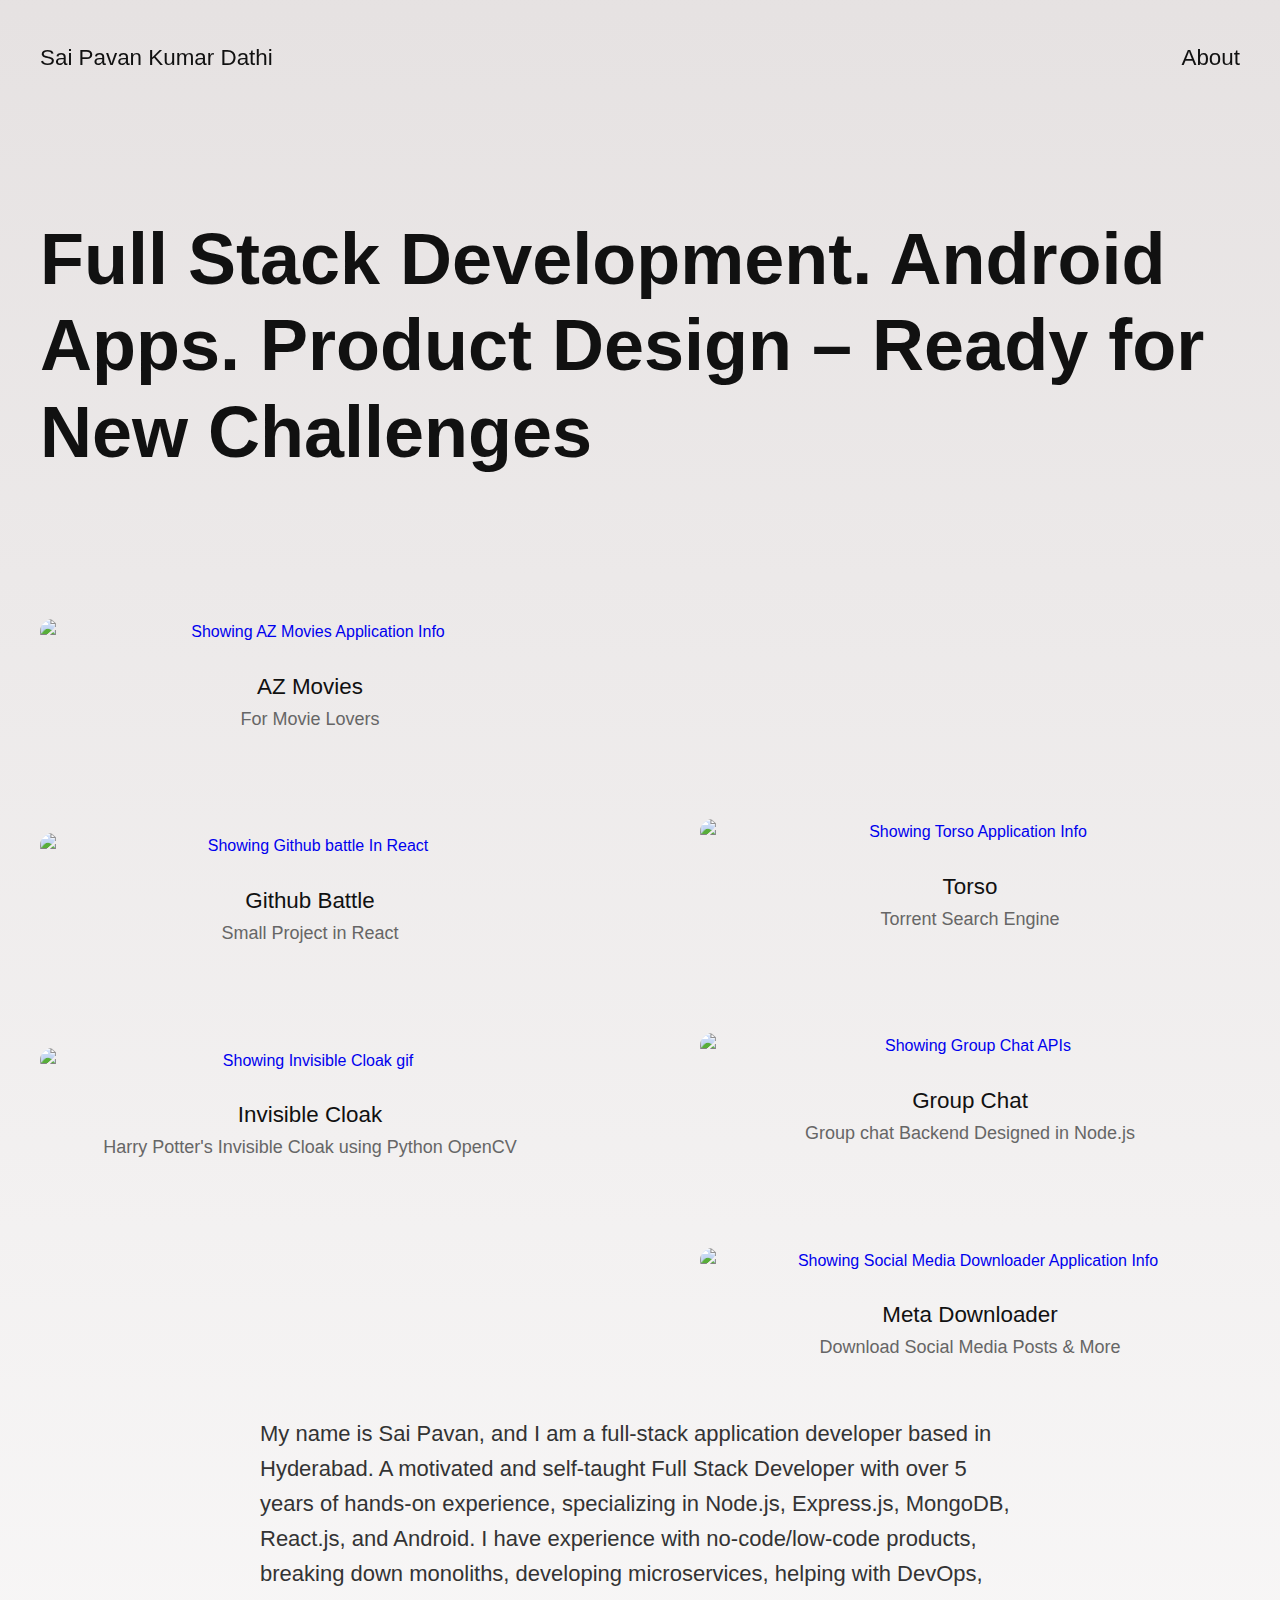
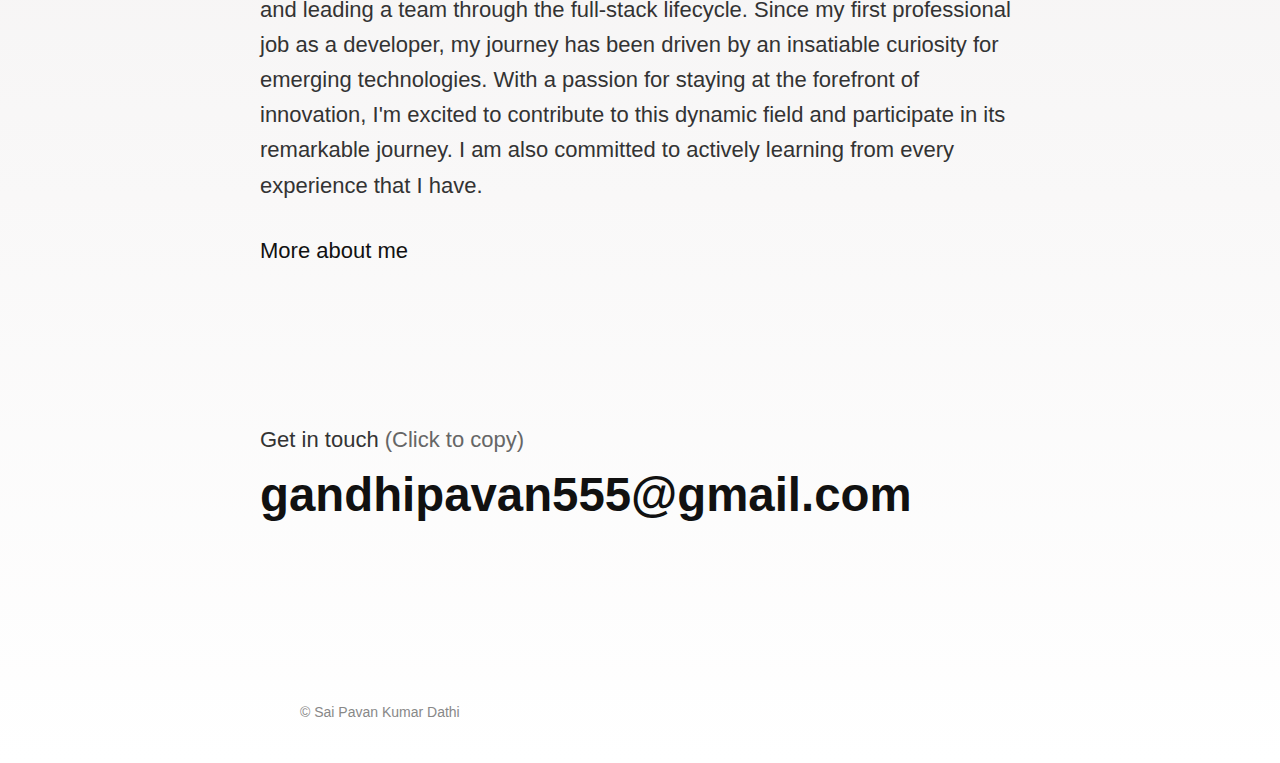
==== index.html @ 63c66e0b "portfolio website" ====
<!doctype html>
<html lang="en">

<head>
  <meta charset="utf-8">
  <meta name="viewport" content="width=device-width, initial-scale=1">

  <title>Sai Pavan Kumar Dathi</title>
  <link rel="stylesheet" href="css/style.css">

  <meta name="title" content="Sai Pavan Kumar Dathi - FullStackApplicationDeveloper">
  <meta name="author" content="Sai Pavan Kumar Dathi">
  <meta name="description" content="Full Stack Application Developer with 5+ years of hands-on experience across MERN, Java, Python, and Android development. Improving skills everyday to handle new challenges in design and development.">
  <meta name="keywords" content="sai pavan, sai pavan kumar,dathi,dathi sai pavan kumar,sai pavan kumar dathi,portfolio,fullstack,android,nodejs,express,app,design,experience,product,developer,freelance,fullstack,pavan555,sai-pavan-kumar,Software Engineer, Java, Python, C++, Android Developer, Full-Stack Developer, Portfolio, Tech Writer">

  <!-- Search engine robots Meta Tags. -->
  <meta name="robots" content="index, follow, noodp, noydir, noarchive"> <!-- Disable from all search engines.-->

  <!-- Open Graph Meta Tags (ogp.me) -->
  <meta property="og:title" content="Sai Pavan Kumar Dathi - FullStackApplicationDeveloper">
  <meta property="og:type" content="website">
  <meta property="og:url" content="">
  <meta property="og:image" content="">
  <meta property="og:image:alt" content="">
  <meta property="og:site_name"        content="Sai Pavan Kumar Dathi - FullStackApplicationDeveloper">
  <meta property="og:description"      content="Full Stack Application Developer with 5+ years of hands-on experience across MERN, Java, Python, and Android development. Improving skills everyday to handle new challenges in design and development.">
  <meta property="og:locale"           content="en_IN">
  <meta property="og:country-name"     content="IN">
  <meta property="og:email"            content="gandhipavan555@gmail.com">

  <!-- Twitter Meta Tags. -->
  <meta name="twitter:card" content="summary">
  <meta name="twitter:title" content="Sai Pavan Kumar Dathi - FullStackApplicationDeveloper">
  <meta name="twitter:description" content="Full Stack Application Developer with 5+ years of hands-on experience across MERN, Java, Python, and Android development. Improving skills everyday to handle new challenges in design and development.">
  <meta name="twitter:url" content="">
  <meta name="twitter:image" content="">

  <!-- Humans -->
  <link rel="author" href="humans.txt">


  <!-- Icons -->
  <link rel="apple-touch-icon" sizes="50x50" href="img/icons/icon.png">
  <link rel="apple-touch-icon" sizes="60x60" href="img/icons/icon-60x60.png">
  <link rel="apple-touch-icon" sizes="72x72" href="img/icons/icon-72x72.png">
  <link rel="apple-touch-icon" sizes="76x76" href="img/icons/icon-76x76.png">
  <link rel="apple-touch-icon" sizes="114x114" href="img/icons/icon-114x114.png">
  <link rel="apple-touch-icon" sizes="120x120" href="img/icons/icon-120x120.png">
  <link rel="apple-touch-icon" sizes="144x144" href="img/icons/icon-144x144.png">
  <link rel="apple-touch-icon" sizes="156x156" href="img/icons/icon-156x156.png">
  <link rel="apple-touch-icon" sizes="180x180" href="img/icons/icon-180x180.png">
  <link rel="icon" type="image/png" sizes="192x192"  href="img/icons/icon-192x192.png">
  <link rel="icon" type="image/png" sizes="32x32" href="img/icons/icon-32x32.jpg">
  <link rel="icon" type="image/png" sizes="96x96" href="img/icons/icon-96x96.png">
  <link rel="icon" type="image/png" sizes="16x16" href="img/icons/icon-16x16.png">


  <!-- Favicon and Icon Files. -->
  <link rel="icon" href="/img/icons/favicon.ico" sizes="any">
  <link rel="icon" href="/img/icons/icon.svg" type="image/svg+xml">
  <link rel="apple-touch-icon" href="/img/icons/icon.png">

  <link rel="manifest" href="site.webmanifest">
  <meta name="theme-color" content="#fafafa">


  <!-- Schema markup for structured data @id is url -->
  <script type="application/ld+json">
    {
      "@context": "https://schema.org",
      "@type": "Person",
      "@id": "",
      "name": "Sai Pavan Kumar Dathi - FullStackApplicationDeveloper",
      "logo": "",
      "email": "gandhipavan555@gmail.com",
      "description": "Full Stack Application Developer with 5+ years of hands-on experience across MERN, Java, Python, and Android development. Improving skills everyday to handle new challenges in design and development.",
      "url": "",
      "image": ""
    }
  </script>


  <!-- Google tag (gtag.js) -->
  <script async src="https://www.googletagmanager.com/gtag/js?id=G-KK2YZQL6EL"></script>
  <script>
    window.dataLayer = window.dataLayer || [];
    function gtag(){dataLayer.push(arguments);}
    gtag('js', new Date());

    gtag('config', 'G-KK2YZQL6EL');
  </script>

</head>

<body>


<div class="header slide">
  <a href="/" class="logo">Sai Pavan Kumar Dathi</a>
  <a href="about/">About</a>
</div>

<div class="hero">
  <h1 class="slide delay01">Full Stack Development. Android Apps. Product Design – Ready for New Challenges</h1>
</div>

<div class="grid slide delay02">
  <a href="https://play.google.com/store/apps/details?id=movie.src.downloader" class="work-item" target="_blank"
     rel="noopener noreferrer">
    <div class="work-item-image">
      <img src="img/az-movies.webp" alt="Showing AZ Movies Application Info"/>
    </div>
    <div class="work-item-info">
      <div class="work-item-company">AZ Movies</div>
      <div class="work-item-description">For Movie Lovers</div>
    </div>
  </a>

  <a href="/404" class="work-item">
    <div class="work-item-image">
      <img src="img/search.webp" alt="Showing Torso Application Info"/>
    </div>
    <div class="work-item-info">
      <div class="work-item-company">Torso</div>
      <div class="work-item-description">Torrent Search Engine</div>
    </div>
  </a>

  <a href="https://battle-ui.vercel.app/" class="work-item" target="_blank" rel="noopener noreferrer">
    <div class="work-item-image">
      <img src="img/github-battle.webp" alt="Showing Github battle In React"/>
    </div>
    <div class="work-item-info">
      <div class="work-item-company">Github Battle</div>
      <div class="work-item-description">Small Project in React</div>
    </div>
  </a>

  <a href="https://group-chat-yu3k.onrender.com/api-docs/" class="work-item" target="_blank" rel="noopener noreferrer">
    <div class="work-item-image">
      <img src="img/group-chat.webp" alt="Showing Group Chat APIs"/>
    </div>
    <div class="work-item-info">
      <div class="work-item-company">Group Chat</div>
      <div class="work-item-description">Group chat Backend Designed in Node.js</div>
    </div>
  </a>

  <a href="https://github.com/pavan555/Invisible-Cloak" class="work-item" target="_blank" rel="noopener noreferrer">
    <div class="work-item-image">
      <img src="img/invisible-cloak.gif" alt="Showing Invisible Cloak gif"/>
    </div>
    <div class="work-item-info">
      <div class="work-item-company">Invisible Cloak</div>
      <div class="work-item-description">Harry Potter's Invisible Cloak using Python OpenCV</div>
    </div>
  </a>

  <!--  Enable this when image is correct -->
  <a href="/404" class="work-item">
    <div class="work-item-image">
      <img src="img/meta-downloader.webp" alt="Showing Social Media Downloader Application Info">
    </div>
    <div class="work-item-info">
      <div class="work-item-company">Meta Downloader</div>
      <div class="work-item-description">Download Social Media Posts & More</div>
    </div>
  </a>
</div>

<div class="about-me slide delay03">
  <div class="description">
    <p>My name is Sai Pavan, and I am a full-stack application developer based in Hyderabad. A motivated and self-taught Full Stack Developer with over 5 years of hands-on experience, specializing in Node.js, Express.js, MongoDB, React.js, and Android.
      I have experience with no-code/low-code products, breaking down monoliths, developing microservices, helping with DevOps, and leading a team through the full-stack lifecycle.
      Since my first professional job as a developer, my journey has been driven by an insatiable curiosity for emerging technologies. With a passion for staying at the forefront of innovation, I'm excited to contribute to this dynamic field and participate in its remarkable journey. I am also committed to actively learning from every experience that I have.</p>
    <a href="about/">More about me</a>
  </div>
  <div class="contact">
    <p>Get in touch <span>(Click to copy)</span></p>
    <div class="email" id="copyEmail" data-clipboard-text="gandhipavan555@gmail.com">gandhipavan555@gmail.com</div>
  </div>
</div>

<footer class="slide delay03">© Sai Pavan Kumar Dathi </footer>
<script src="https://cdn.jsdelivr.net/npm/clipboard@2.0.11/dist/clipboard.min.js"></script>
<script src="js/app.js"></script>

</body>

</html>
---- css/style.css ----
/*Declaring Fonts to use across app*/
@font-face {
  font-family: "Geist";
  src: url(../fonts/webfonts/Geist-Light.woff2);
  src: url(../fonts/webfonts/Geist-Light.woff2) format("woff2"),
  url(../fonts/ttf/Geist-Light.ttf) format("truetype"),
  url(../fonts/otf/Geist-Light.otf) format("opentype");
  font-weight: 300;
  font-style: normal;
  font-display: swap;
}

@font-face {
  font-family: "Geist";
  src: url(../fonts/webfonts/Geist-Regular.woff2);
  src: url(../fonts/webfonts/Geist-Regular.woff2) format("woff2"),
  url(../fonts/ttf/Geist-Regular.ttf) format("truetype"),
  url(../fonts/otf/Geist-Regular.otf) format("opentype");
  font-weight: 400;
  font-style: normal;
  font-display: swap;
}

@font-face {
  font-family: "Geist";
  src: url(../fonts/webfonts/Geist-Medium.woff2);
  src: url(../fonts/webfonts/Geist-Medium.woff2) format("woff2"),
  url(../fonts/ttf/Geist-Medium.ttf) format("truetype"),
  url(../fonts/otf/Geist-Medium.otf) format("opentype");
  font-weight: 500;
  font-style: normal;
  font-display: swap;
}

@font-face {
  font-family: "Geist";
  src: url(../fonts/webfonts/Geist-SemiBold.woff2);
  src: url(../fonts/webfonts/Geist-SemiBold.woff2) format("woff2"),
  url(../fonts/ttf/Geist-SemiBold.ttf) format("truetype"),
  url(../fonts/otf/Geist-SemiBold.otf) format("opentype");
  font-weight: 600;
  font-style: normal;
  font-display: swap;
}

html, body, div, a, h1, img, h2, h3, h4, h5, h6, span, pre, blockquote, b, table, nav, video, section {
  margin: 0;
  padding: 0;
  font-size: 100%;
  font: inherit;
  font-size: 16px; /* Base font size */
  box-sizing: border-box;
  vertical-align: baseline;
  font-family: 'Geist', sans-serif;
}

* {
  margin: 0;
  padding: 0;
  box-sizing: border-box;
}

body {
  background: linear-gradient(to bottom, rgba(205, 197, 197, 0.5), #ffffff);
  color: #ffffff;
  line-height: 1.6;
  overflow-x: hidden;
}


a {
  cursor: pointer;
  text-decoration: none;
}

img {
  pointer-events: none;
  max-width: 100%;
  height: auto;
  display: block;
}

video {
  display: block;
  max-width: 100%;
  height: auto;
}


/*
 * Remove text-shadow in selection highlight:
 * https://twitter.com/miketaylr/status/12228805301
 *
 * Customize the background color to match your design.
 */

::-moz-selection {
  background: #fde9c3;
  text-shadow: none;
}

::selection {
  background: #fde9c3;
  text-shadow: none;
}

/*
 * A better looking default horizontal rule
 */

hr {
  display: block;
  height: 1px;
  border: 0;
  border-top: 1px solid #ccc;
  margin: 1em 0;
  padding: 0;
}

/*
 * Remove the gap between audio, canvas, iframes,
 * images, videos and the bottom of their containers:
 * https://github.com/h5bp/html5-boilerplate/issues/440
 */

audio,
canvas,
iframe,
img,
svg,
video {
  vertical-align: middle;
}

/*
 * Remove default fieldset styles.
 */

fieldset {
  border: 0;
  margin: 0;
  padding: 0;
}


/* ==========================================================================
   Author's custom styles
   ========================================================================== */

/* ==========================================================================
   Helper classes
   ========================================================================== */

/*
 * Hide visually and from screen readers
 */

.hidden,
[hidden] {
  display: none !important;
}

/*
 * Hide only visually, but have it available for screen readers:
 * https://snook.ca/archives/html_and_css/hiding-content-for-accessibility
 *
 * 1. For long content, line feeds are not interpreted as spaces and small width
 *    causes content to wrap 1 word per line:
 *    https://medium.com/@jessebeach/beware-smushed-off-screen-accessible-text-5952a4c2cbfe
 */

.visually-hidden {
  border: 0;
  clip: rect(0, 0, 0, 0);
  height: 1px;
  margin: -1px;
  overflow: hidden;
  padding: 0;
  position: absolute;
  white-space: nowrap;
  width: 1px;
  /* 1 */
}

/*
 * Extends the .visually-hidden class to allow the element
 * to be focusable when navigated to via the keyboard:
 * https://www.drupal.org/node/897638
 */

.visually-hidden.focusable:active,
.visually-hidden.focusable:focus {
  clip: auto;
  height: auto;
  margin: 0;
  overflow: visible;
  position: static;
  white-space: inherit;
  width: auto;
}

/*
 * Hide visually and from screen readers, but maintain layout
 */

.invisible {
  visibility: hidden;
}

/*
 * Clearfix: contain floats
 *
 * The use of `table` rather than `block` is only necessary if using
 * `::before` to contain the top-margins of child elements.
 */

.clearfix::before,
.clearfix::after {
  content: "";
  display: table;
}

.clearfix::after {
  clear: both;
}

/* ==========================================================================
   EXAMPLE Media Queries for Responsive Design.
   These examples override the primary ('mobile first') styles.
   Modify as content requires.
   ========================================================================== */

@media only screen and (min-width: 35em) {
  /* Style adjustments for viewports that meet the condition */
}

@media print,
(-webkit-min-device-pixel-ratio: 1.25),
(min-resolution: 1.25dppx),
(min-resolution: 120dpi) {
  /* Style adjustments for high resolution devices */
}

/* ==========================================================================
   Print styles.
   Inlined to avoid the additional HTTP request:
   https://www.phpied.com/delay-loading-your-print-css/
   ========================================================================== */

@media print {
  *,
  *::before,
  *::after {
    background: #fff !important;
    color: #000 !important;
    /* Black prints faster */
    box-shadow: none !important;
    text-shadow: none !important;
  }

  a,
  a:visited {
    text-decoration: underline;
  }

  a[href]::after {
    content: " (" attr(href) ")";
  }

  abbr[title]::after {
    content: " (" attr(title) ")";
  }

  /*
   * Don't show links that are fragment identifiers,
   * or use the `javascript:` pseudo protocol
   */
  a[href^="#"]::after,
  a[href^="javascript:"]::after {
    content: "";
  }

  pre {
    white-space: pre-wrap !important;
  }

  pre,
  blockquote {
    border: 1px solid #999;
    page-break-inside: avoid;
  }

  tr,
  img {
    page-break-inside: avoid;
  }

  p,
  h2,
  h3 {
    orphans: 3;
    widows: 3;
  }

  h2,
  h3 {
    page-break-after: avoid;
  }
}


/* ------ Animations ------- */

.slide {
  -webkit-animation: slide .6s cubic-bezier(0.2, 0.6, 0.2, 1);
  -moz-animation: slide .6s cubic-bezier(0.2, 0.6, 0.2, 1);
  animation: slide .6s cubic-bezier(0.2, 0.6, 0.2, 1);

  -webkit-animation-fill-mode: backwards;
  -moz-animation-fill-mode: backwards;
  animation-fill-mode: backwards;
}

.delay01 {
  -webkit-animation-delay: .4s;
  animation-delay: .4s;
}

.delay02 {
  -webkit-animation-delay: .8s;
  animation-delay: .8s;
}

.delay03 {
  -webkit-animation-delay: .9s;
  animation-delay: .9s;
}


@keyframes slide {
  0% {
    opacity: 0;
    transform: translateY(10vH);
  }
  100% {
    opacity: 1;
    transform: translateY(0%);
  }
}


@-webkit-keyframes slide {
  0% {
    opacity: 0;
    -webkit-transform: translateY(10vH);
  }
  100% {
    opacity: 1;
    -webkit-transform: translateY(0%);
  }
}


@keyframes fadeInUp {
  to {
    opacity: 1;
    transform: translateY(0);
  }
}

@keyframes pulse {
  50% {
    transform: scale(1.1);
  }
}

@keyframes bounce {
  0%, 20%, 50%, 80%, 100% {
    transform: translateY(0) translateX(-50%);
  }
  40% {
    transform: translateY(-30px) translateX(-50%);
  }
  60% {
    transform: translateY(-15px) translateX(-50%);
  }
}


/* Custom Classes */

/** -- Header Section ---- */

.header {
  width: 100%;
  max-width: 1200px;
  margin: 0 auto;
  display: flex;
  justify-content: space-between;
  align-items: center;

  position: fixed;
  top: 0;
  left: 0;
  right: 0;

  z-index: 1111;

  padding: 40px 0;
  box-sizing: border-box;
}

.logo, .header a {
  font-family: 'Geist', sans-serif;
  color: #111111;
  font-weight: 500;
  font-size: 1.4rem;
}

.header a:hover {
  text-decoration: underline;
  cursor: pointer;
}

/*for screen sizes less than 842px*/
@media screen and (max-width: 842px) {

  .header {
    padding: 20px;
  }


  .logo, .header a {
    font-weight: 500;
    font-size: 1.125rem;
  }
}

/* -- End of Header Section ----*/

/** ----Hero Home Section ------**/
.hero {
  max-width: 1200px;
  margin: 0 auto;
  padding: 24vH 0 16vH 0;
}

h1 {
  font-family: 'Geist', sans-serif;
  font-size: 4.5rem;
  line-height: 120%;
  font-weight: 600;
  color: #111111;
}

@media screen and (max-width: 842px) {
  .hero {
    margin: 0 20px;
    max-width: 100%;
    padding: 16vH 0 8vH 0;
  }

  h1 {
    font-size: 2.25rem;
    max-width: 100%;
    line-height: 120%;
  }

}

/** ---- End of Hero Home Section **/

/** --- Work Section --- */

.grid {
  max-width: 1200px;
  margin: 0 auto;

  display: flex;
  justify-content: space-between;
  flex-wrap: wrap;
}

.work-item {
  width: calc(50% - 60px);
  margin-bottom: 100px;
  text-align: center;
  display: inline-block;
}

.work-item:nth-child(2n-2) {
  position: relative;
  top: 200px;
}


.work-item-image {
  border-radius: 20px;
  height: auto;
  overflow: hidden;
  transition: all .8s cubic-bezier(0.2, 0.6, 0.2, 1);
}

.work-item-image:hover {
  transform: scale(.95);
  transition: all .8s cubic-bezier(0.2, 0.6, 0.2, 1);
  cursor: pointer;
}

.work-item img {
  width: 100%;
  height: auto;
  object-fit: contain;
  display: block;
  transition: all .8s cubic-bezier(0.2, 0.6, 0.2, 1);
}

.work-item img:hover {
  filter: brightness(1.2);
  transition: all .8s cubic-bezier(0.2, 0.6, 0.2, 1);
  transform: scale(1.1);
  cursor: pointer;
}

.work-item-info {
  text-align: center;
  margin-top: 24px;
}

.work-item-company {
  color: #111111;
  font-size: 1.4rem;
  font-weight: 500;
  font-family: 'Geist', sans-serif;
  display: block;
  line-height: 160%;
  text-decoration: none;
}

.work-item-description {
  color: #666666;
  font-size: 1.125rem;
  font-weight: 300;
  font-family: 'Geist', sans-serif;
  display: block;
  text-decoration: none;
}

@media screen and (max-width: 842px) {
  .grid {
    padding: 20px;
  }

  .work-item {
    width: 100%;
    margin-bottom: 40px;
  }

  .work-item:nth-child(2n-2) {
    top: 0;
  }

  .work-item-info {
    margin-top: 12px;
  }

  .work-item-image {
    height: 480px;
  }

  .work-item img {
    height: 100%;
    object-fit: cover;
  }

  .work-item-company {
    font-size: 1.125rem;
    font-weight: 600;
  }

  .work-item-description {
    font-size: 1rem;
    font-weight: 400;
  }


}


/* ---- End of Work Section ---- */

/* Home page about*/
.about-me {
  max-width: 45vw;
  margin: 0 auto;
  padding: 12vw 0 10vw 0;
  max-width: 760px;
}

p {
  color: #333333;
  font-family: 'Geist', sans-serif;
  font-size: 1.375rem;
  font-weight: 300;
  display: block;
  line-height: 160%;
}

.description a {
  text-decoration: none;
  color: #111111;
  font-family: 'Geist', sans-serif;
  font-size: 1.375rem;
  font-weight: 500;
  padding-top: 30px;
  display: block;
}

.description a:hover {
  text-decoration: underline;
  cursor: pointer;
}

.contact {
  margin-top: 12vw;
}

p span {
  font-family: 'Geist', sans-serif;
  color: #666666;
  font-size: inherit;
  font-weight: 300;
  line-height: 160%;
}

.email {
  font-size: 3.7vw;
  font-weight: 600;
  color: #111111;
  display: block;
  cursor: pointer;
}

@media screen and (max-width: 842px) {
  .about-me {
    max-width: 100%;
    margin: 0 20px;
    padding: 10vh 0;
  }

  p {
    font-weight: 400;
    font-size: 1.125rem;
  }

  .description a {
    font-size: 1.125rem;
    font-weight: 600;
    padding-top: 20px;
  }

  .contact {
    margin-top: 15vh;
  }

  .email {
    font-size: 6vw;
  }
}

footer {
  max-width: 760px;
  margin: 0 auto;
  padding: 40px;
  font-family: 'Geist', sans-serif;
  font-weight: 400;
  font-size: 0.875rem;
  color: #888888;
}


/* About page */


.about-page {
  padding: 16vh 0;
}

.about .text {
  margin-bottom: 40px;
}

.photo-pavan {
  margin: 0 auto;
  width: 100%;
  max-width: 980px;
  max-width: 1200px;
}


h2 {
  color: #111111;
  font-family: 'Geist', sans-serif;
  font-weight: 500;
  font-size: 2.75rem;
  line-height: 120%;
  margin: 60px 0 40px 0;
}

h4 {
  color: #111111;
  font-family: 'Geist', sans-serif;
  font-weight: 500;
  font-size: 2rem;
  line-height: 140%;
  margin: 8px 0 20px 0;
}

p.title {
  color: #111111;
  font-weight: 400;
}

p.entity {
  font-size: 1.125rem;
  line-height: 160%;
}

p.years {
  color: #666666;
  font-size: 1rem;
  line-height: 160%;
}


@media screen and (min-width: 842px) and (max-width: 1199px) {
  .about {
    max-width: 70vw;
  }

  .photo-pavan {
    width: 80vw;
  }
}

@media screen and (max-width: 842px) {

  .about {
    margin: 0 20px;
    max-width: 100%;
  }

  .about .text {
    margin-bottom: 20px;
  }

  .photo-pavan {
    width: 100%;
    display: block;
    padding: 0 20px;
    box-sizing: border-box;
    height: 360px;
    object-fit: cover;
  }

  h2 {
    font-weight: 600;
    font-size: 2rem;
    margin: 40px 0 20px 0;
  }

  h4 {
    font-weight: 600;
    font-size: 1.5rem;
    margin: 40px 0 20px 0;
  }

  .multi-row-grid {
    grid-template-columns: repeat(1, 1fr);
  }

  p.title {
    font-weight: 500;
  }

  p.years {
    font-weight: 400;
  }

  .contact-options a {
    font-size: 1.125rem;
    font-weight: 500;
  }
}
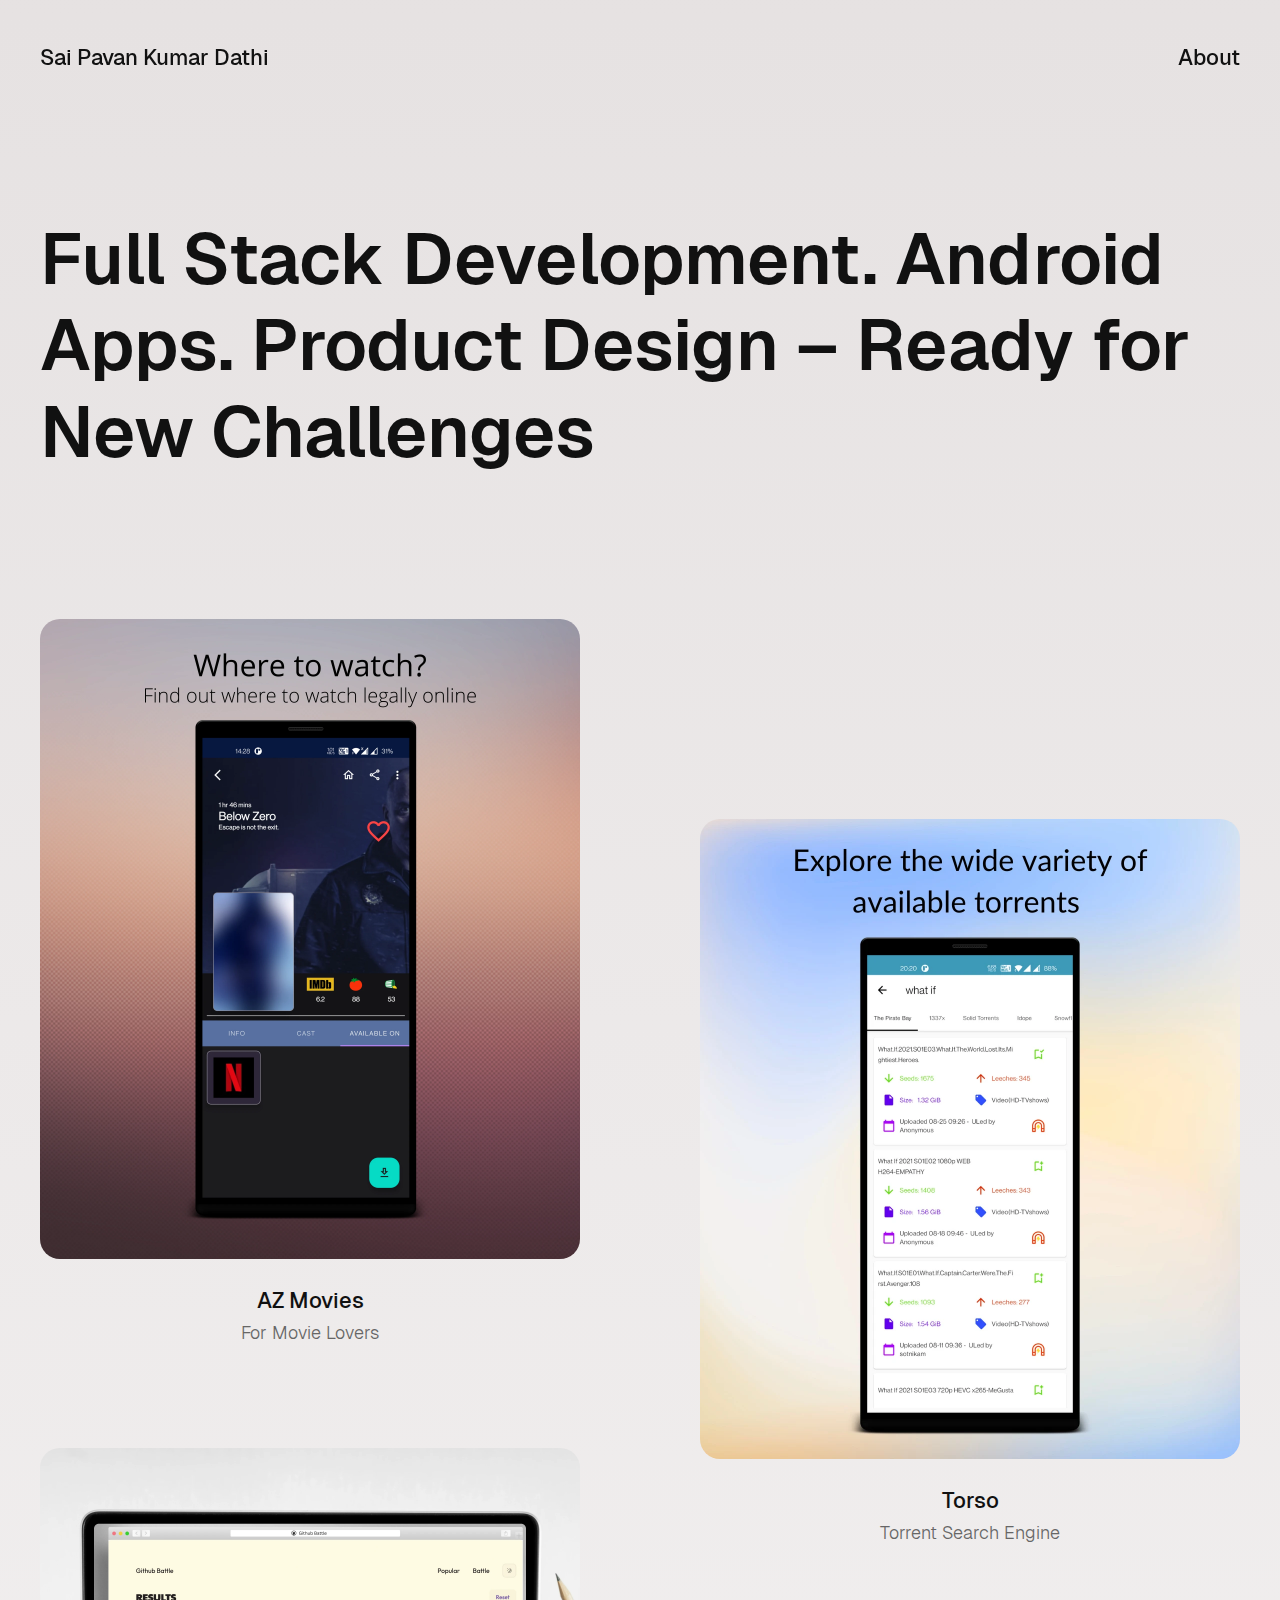
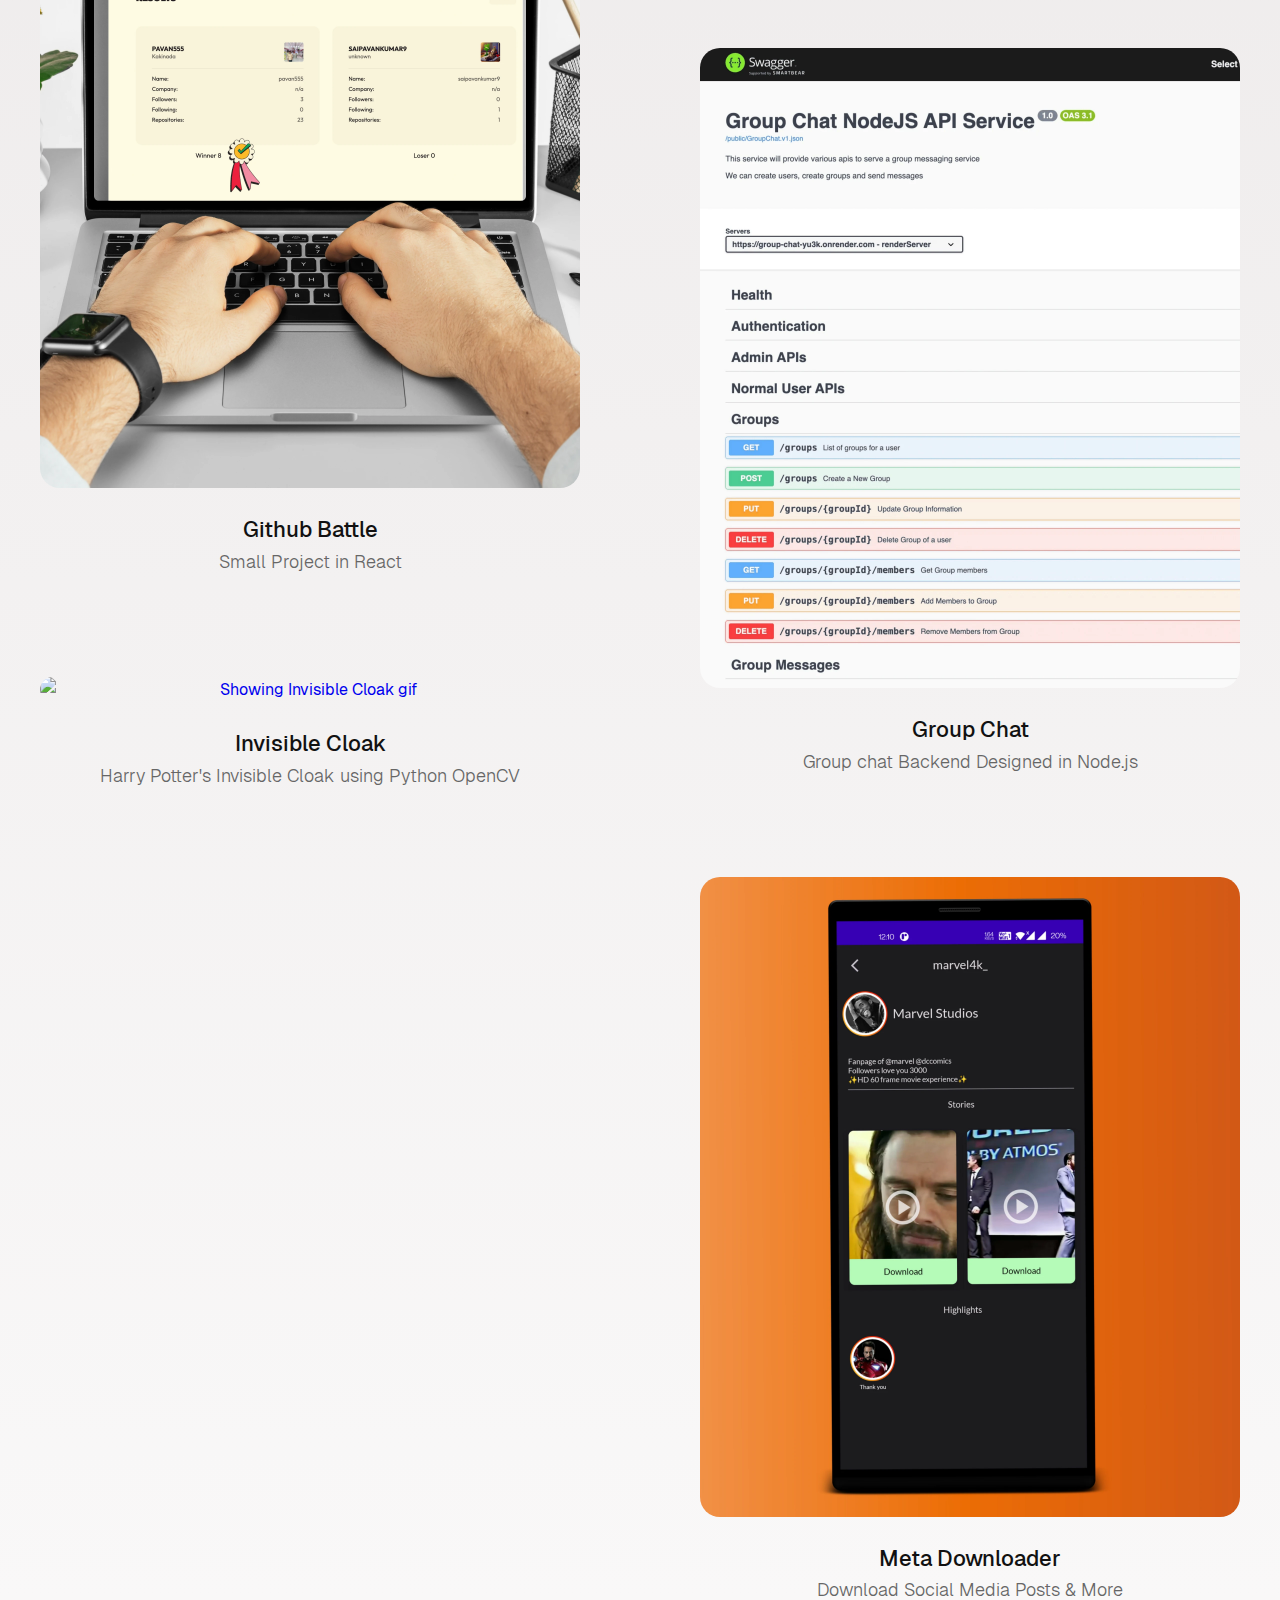
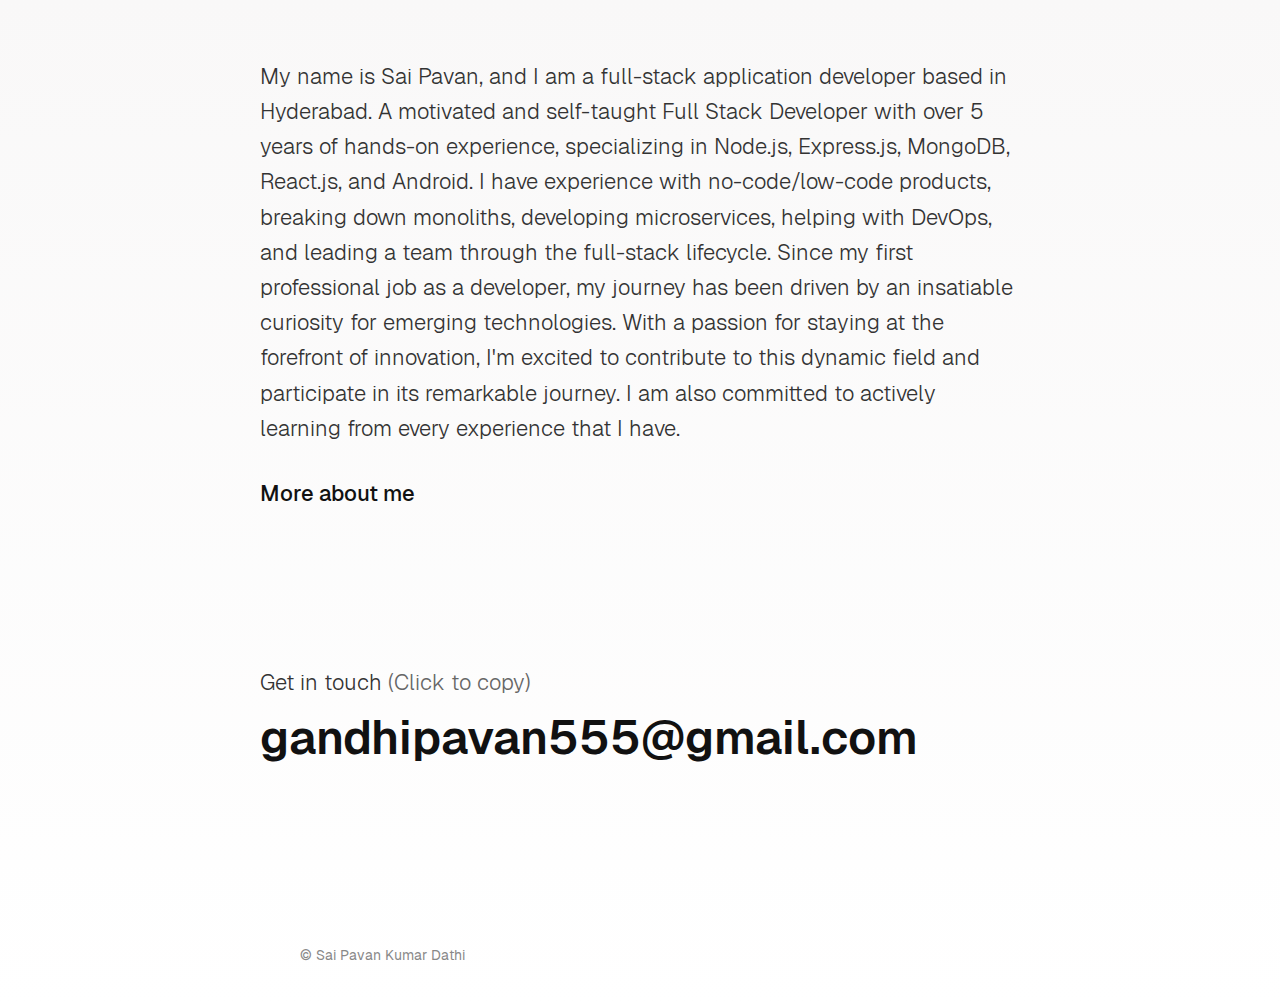
==== commit b48e8113: "fixed some issues and updated with latest images" ====
--- a/index.html
+++ b/index.html
@@ -19,9 +19,9 @@
   <!-- Open Graph Meta Tags (ogp.me) -->
   <meta property="og:title" content="Sai Pavan Kumar Dathi - FullStackApplicationDeveloper">
   <meta property="og:type" content="website">
-  <meta property="og:url" content="">
-  <meta property="og:image" content="">
-  <meta property="og:image:alt" content="">
+  <meta property="og:url" content="https://pavan555.github.io/pavan555/">
+  <meta property="og:image" content="https://pavan555.github.io/pavan555/img/banner/saipavankumar.png">
+  <meta property="og:image:alt" content="projects done in diverse tech stack">
   <meta property="og:site_name"        content="Sai Pavan Kumar Dathi - FullStackApplicationDeveloper">
   <meta property="og:description"      content="Full Stack Application Developer with 5+ years of hands-on experience across MERN, Java, Python, and Android development. Improving skills everyday to handle new challenges in design and development.">
   <meta property="og:locale"           content="en_IN">
@@ -32,8 +32,8 @@
   <meta name="twitter:card" content="summary">
   <meta name="twitter:title" content="Sai Pavan Kumar Dathi - FullStackApplicationDeveloper">
   <meta name="twitter:description" content="Full Stack Application Developer with 5+ years of hands-on experience across MERN, Java, Python, and Android development. Improving skills everyday to handle new challenges in design and development.">
-  <meta name="twitter:url" content="">
-  <meta name="twitter:image" content="">
+  <meta name="twitter:url" content="https://pavan555.github.io/pavan555/">
+  <meta name="twitter:image" content="https://pavan555.github.io/pavan555/img/banner/saipavankumar.png">
 
   <!-- Humans -->
   <link rel="author" href="humans.txt">
@@ -69,13 +69,13 @@
     {
       "@context": "https://schema.org",
       "@type": "Person",
-      "@id": "",
+      "@id": "https://pavan555.github.io/pavan555/",
       "name": "Sai Pavan Kumar Dathi - FullStackApplicationDeveloper",
-      "logo": "",
+      "logo": "https://pavan555.github.io/pavan555/img/banner/saipavankumar.png",
       "email": "gandhipavan555@gmail.com",
       "description": "Full Stack Application Developer with 5+ years of hands-on experience across MERN, Java, Python, and Android development. Improving skills everyday to handle new challenges in design and development.",
-      "url": "",
-      "image": ""
+      "url": "https://pavan555.github.io/pavan555/",
+      "image": "https://pavan555.github.io/pavan555/img/banner/saipavankumar.png"
     }
   </script>
 
@@ -84,7 +84,11 @@
   <script async src="https://www.googletagmanager.com/gtag/js?id=G-KK2YZQL6EL"></script>
   <script>
     window.dataLayer = window.dataLayer || [];
-    function gtag(){dataLayer.push(arguments);}
+
+    function gtag() {
+      dataLayer.push(arguments);
+    }
+
     gtag('js', new Date());
 
     gtag('config', 'G-KK2YZQL6EL');
@@ -96,7 +100,7 @@
 
 
 <div class="header slide">
-  <a href="/" class="logo">Sai Pavan Kumar Dathi</a>
+  <a href="" class="logo">Sai Pavan Kumar Dathi</a>
   <a href="about/">About</a>
 </div>
 
@@ -116,7 +120,7 @@
     </div>
   </a>
 
-  <a href="/404" class="work-item">
+  <a href="/404/" class="work-item">
     <div class="work-item-image">
       <img src="img/search.webp" alt="Showing Torso Application Info"/>
     </div>
@@ -157,7 +161,7 @@
   </a>
 
   <!--  Enable this when image is correct -->
-  <a href="/404" class="work-item">
+  <a href="/404/" class="work-item">
     <div class="work-item-image">
       <img src="img/meta-downloader.webp" alt="Showing Social Media Downloader Application Info">
     </div>
